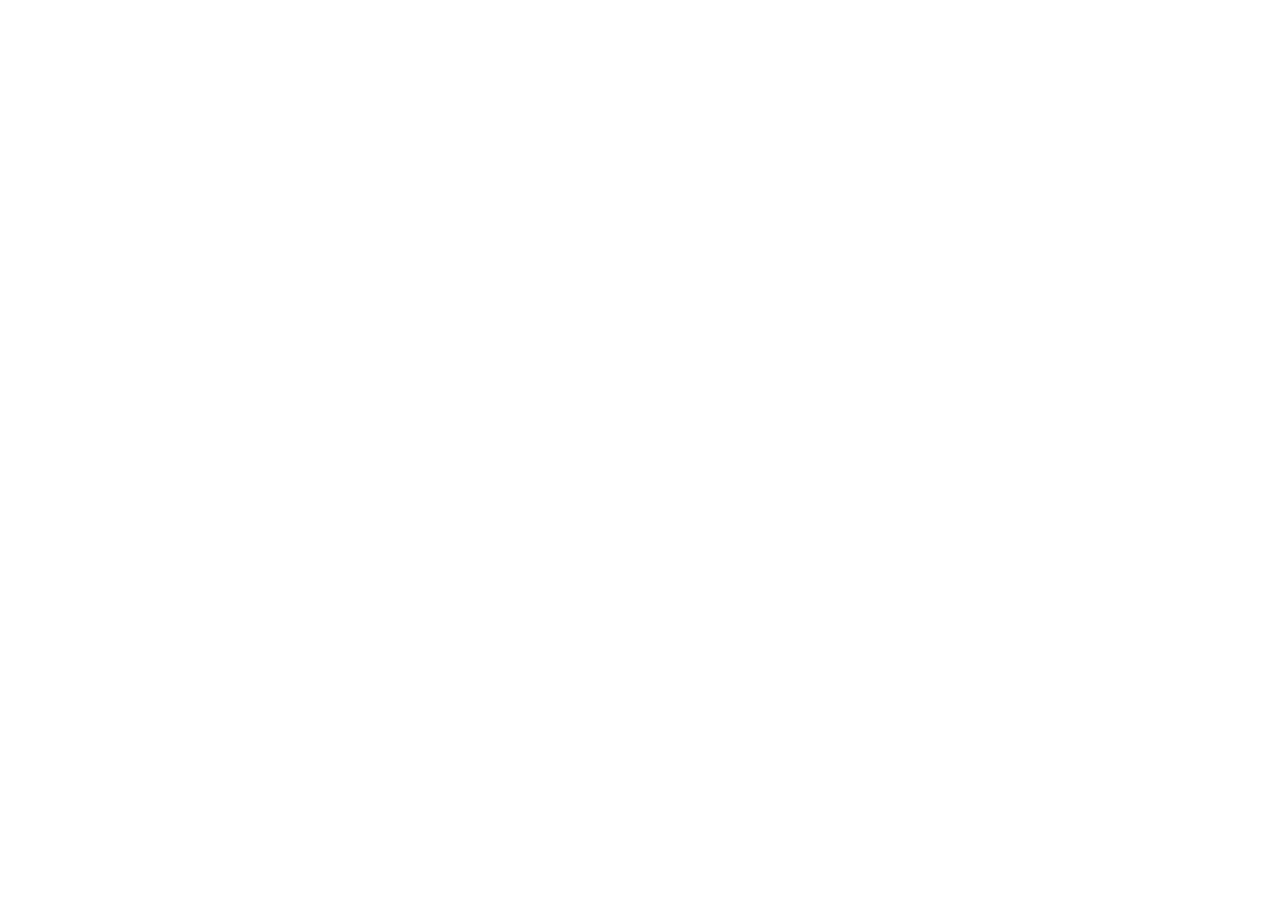
==== index.html @ c443cb6a "Add files via upload" ====
<!doctype html>
<html lang="zh-CN">
  <head>
    <meta charset="UTF-8" />
    <meta
      name="viewport"
      content="width=device-width, initial-scale=1, viewport-fit=cover"
    />
    <meta name="theme-color" content="#f7f3fa" />
    <meta
      name="description"
      content="星愿衣橱：换上心爱的裙装，探索五座童话秘境。免费的 3D 公主换装冒险游戏。"
    />
    <title>星愿衣橱 · Starlight Atelier</title>
    <link rel="icon" href="./favicon.svg" />
    <link rel="manifest" href="./manifest.webmanifest" />
    <link rel="apple-touch-icon" href="./apple-touch-icon.png" />
    <meta name="apple-mobile-web-app-capable" content="yes" />
    <meta name="apple-mobile-web-app-title" content="星愿衣橱" />
    <script type="module" crossorigin src="./assets/game-DMJUcWAg.js"></script>
    <link rel="modulepreload" crossorigin href="./assets/game-Bz67C-_1.js">
    <link rel="stylesheet" crossorigin href="./assets/game-BNLWAgIA.css">
  </head>
  <body>
    <div id="app"></div>
  </body>
</html>
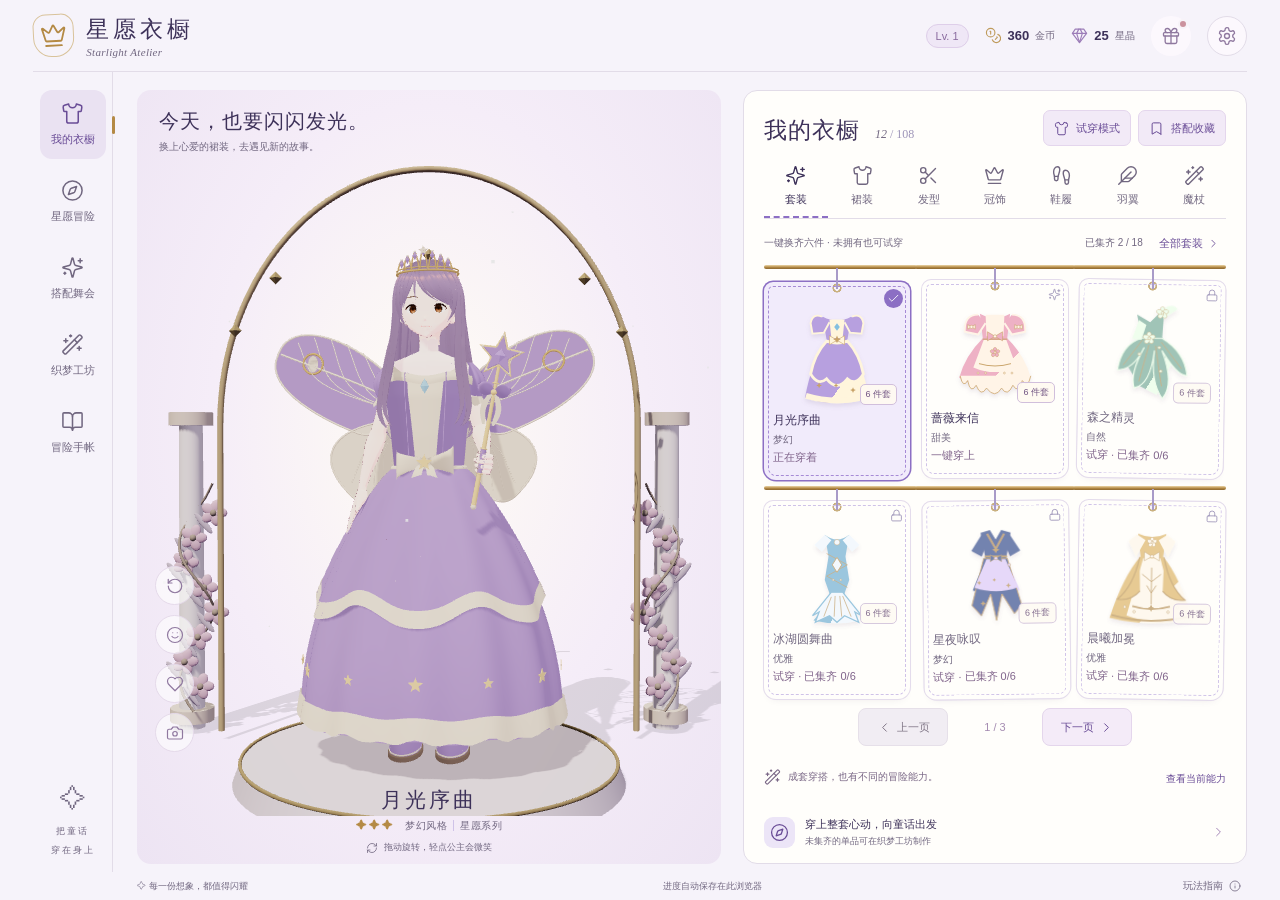
==== commit 002acf86: "Add files via upload" ====
--- a/index.html
+++ b/index.html
@@ -17,7 +17,7 @@
     <link rel="apple-touch-icon" href="./apple-touch-icon.png" />
     <meta name="apple-mobile-web-app-capable" content="yes" />
     <meta name="apple-mobile-web-app-title" content="星愿衣橱" />
-    <script type="module" crossorigin src="./assets/game-DMJUcWAg.js"></script>
+    <script type="module" crossorigin src="./assets/game-DfhioI8B.js"></script>
     <link rel="modulepreload" crossorigin href="./assets/game-Bz67C-_1.js">
     <link rel="stylesheet" crossorigin href="./assets/game-BNLWAgIA.css">
   </head>
--- a/assets/game-BNLWAgIA.css
+++ b/assets/game-BNLWAgIA.css
@@ -0,0 +1 @@
+:root{color-scheme:light;font-family:PingFang SC,Noto Sans SC,Microsoft YaHei,sans-serif;color:#5a4769;background:#f7f3f8;font-synthesis:none;--ink: #5a4769;--muted: #9b88a7;--purple: #9276ae;--purple-dark: #70518d;--line: #e7dfea;--gold: #be9b61;--white: #fffdfa;--panel: #fffcff;--shadow: 0 12px 35px #7761870c}*{box-sizing:border-box}html,body,#app{width:100%;height:100%;margin:0;overflow:hidden}body{overscroll-behavior:none}button,a,input{font:inherit}button{color:inherit;cursor:pointer;border:0;background:none;touch-action:manipulation;-webkit-tap-highlight-color:transparent;transition:background .18s,border-color .18s,box-shadow .18s}button:disabled{cursor:default;opacity:.5}button:not(:disabled):active{transform:translateY(1px)}button:focus-visible,a:focus-visible{outline:3px solid #b99bcf;outline-offset:2px}button svg{pointer-events:none}svg{width:20px;height:20px;flex-shrink:0}a{color:inherit;text-decoration:none}[hidden]{display:none!important}h1,h2,h3,p{margin:0}h1,h2{font-family:"Noto Serif SC",Songti SC,serif;font-weight:600}small{font-size:11px}.app-shell{height:100dvh;max-width:1680px;margin:auto;padding:0 clamp(14px,2.6vw,38px);display:flex;flex-direction:column;overflow:hidden}.topbar{height:72px;flex:0 0 72px;display:flex;align-items:center;justify-content:space-between;border-bottom:1px solid var(--line);gap:12px}.brand{display:flex;align-items:center;gap:12px;flex-shrink:0}.brand-mark{width:41px;height:43px;display:grid;place-items:center;border:1px solid #ceb992;border-radius:13px 13px 19px 19px;color:#b38d52;transform:rotate(-3deg)}.brand-mark svg{width:27px;height:27px}.brand b{font-family:"Noto Serif SC",Songti SC,serif;font-size:23px;letter-spacing:4px;font-weight:600}.brand small{display:block;font-size:7px;letter-spacing:3px;color:#a08fa9;margin-top:3px}.top-right,.currencies{display:flex;align-items:center;gap:16px}.currency{display:flex;align-items:center;gap:6px;font-size:13px;font-variant-numeric:tabular-nums}.currency svg{width:17px;height:17px;color:#bf9b5c}.currency b{font-weight:600}.currency small{color:var(--muted);font-size:10px}.currency.gem svg{color:#9c7db8}.level-pill{font-size:11px;border:1px solid #decee9;background:#efe7f6;padding:5px 9px;border-radius:20px;color:#8a6b9f;white-space:nowrap}.icon-button{width:40px;height:40px;border:1px solid var(--line);display:inline-flex;align-items:center;justify-content:center;border-radius:50%;background:#fffaffbd;color:#8f789f;flex-shrink:0}.icon-button:hover{background:#ece2f2}.gift-button{position:relative;border:0}.notification-dot{position:absolute;background:#cb929e;width:6px;height:6px;border:2px solid #f7f3f8;box-sizing:content-box;border-radius:50%;right:3px;top:3px}.app-body{display:flex;flex:1;min-height:0;gap:24px}.sidebar{flex:0 0 80px;display:flex;align-items:center;flex-direction:column;padding:18px 0 14px;border-right:1px solid var(--line);gap:8px;min-height:0}.nav-button{width:66px;min-height:69px;border-radius:12px;position:relative;display:flex;align-items:center;justify-content:center;flex-direction:column;gap:7px;font-size:11px;color:#9c83ac;flex-shrink:0}.nav-button svg{width:23px;height:23px}.nav-button.active{color:#7d5b98;background:#eae0f2}.nav-button:hover{background:#eee5f4}.nav-dot{display:none}.nav-button.active .nav-dot{position:absolute;right:-9px;top:50%;width:3px;height:18px;background:#ab87c1;border-radius:4px;transform:translateY(-50%);display:block}.sidebar-bottom{margin-top:auto;text-align:center;color:#b29eb9;padding-top:12px}.sidebar-bottom>span{display:block;font-size:26px;margin-bottom:5px}.sidebar-bottom small{font-size:9px;line-height:1.8;letter-spacing:2px}main{flex:1;width:0;min-width:0;min-height:0;height:100%;display:grid;grid-template-columns:minmax(0,1.16fr) minmax(340px,1fr);gap:22px;padding:18px 0 8px}#content{min-width:0;min-height:0}main.screen-map,main.screen-craft,main.screen-journal{display:block}main.screen-adventure{display:block;position:relative}.screen-map #content,.screen-craft #content,.screen-journal #content{height:100%;display:flex;flex-direction:column}.world-wrap{position:relative;border-radius:14px;min-width:0;min-height:0;overflow:hidden;background:radial-gradient(ellipse at 50% 44%,#fffcf4 1%,#f5edf8 53%,#ede4f3)}#world{position:absolute;inset:24px 0 48px;touch-action:none}#world canvas{display:block;width:100%;height:100%}.scene-heading{position:absolute;z-index:1;top:18px;left:22px;right:15px;pointer-events:none}.eyebrow{font-size:9px;letter-spacing:2px;color:#a38cad;font-weight:500;display:block}.scene-heading .eyebrow{font-size:8px;letter-spacing:1.7px}.scene-heading h1{font-size:20px;letter-spacing:1px;margin:7px 0 5px}.scene-heading p{font-size:10px;color:var(--muted)}.scene-tools{position:absolute;left:18px;bottom:112px;display:flex;flex-direction:column;gap:10px;z-index:2}.scene-tools .icon-button{width:39px;height:39px;background:#fff9;border-color:#e4d9e9}.scene-tools svg{width:18px;height:18px}.scene-caption{position:absolute;bottom:31px;left:62px;right:62px;text-align:center;pointer-events:none;z-index:1}.tiny-label{font-size:10px;color:#a08aab;letter-spacing:.4px}.scene-caption .tiny-label{font-size:9px}.scene-caption h2{font-size:21px;letter-spacing:3px;margin:5px 0}.stars{font-size:11px;color:#bb955a;letter-spacing:2px}.stars span{font-size:10px;letter-spacing:.5px;color:#a68aae;margin-left:10px}.drag-hint{position:absolute;left:0;right:0;bottom:10px;display:flex;align-items:center;justify-content:center;gap:6px;font-size:9px;color:#a48bad}.drag-hint svg{width:12px;height:12px}.screen-closet #content{background:#fffdfed4;border:1px solid #eadff0;border-radius:14px;padding:19px 20px 14px;display:flex;flex-direction:column;overflow:hidden}.wardrobe-header{display:flex;align-items:center;justify-content:space-between;gap:8px;margin-bottom:12px;flex-shrink:0}.wardrobe-header h2{font-size:23px;margin-top:5px;letter-spacing:1px}.wardrobe-header h2>span{font-family:PingFang SC,sans-serif;font-size:12px;color:#9e85ac;letter-spacing:0;margin-left:8px;font-weight:400}.wardrobe-header em{font-style:normal;color:#b4a0be}.soft-button,.primary-button{display:inline-flex;align-items:center;justify-content:center;gap:7px;font-size:12px;padding:10px 15px;border-radius:7px;min-height:42px}.soft-button{background:#f2eaf7;border:1px solid #e4d6ed;color:#9271a8}.soft-button:hover{background:#e9dcf1}.primary-button{background:#9274ad;color:#fffafc;border:1px solid #9274ad}.primary-button:hover{background:#7e5d99;box-shadow:0 5px 18px #9580a52b}.primary-button svg,.soft-button svg{width:16px;height:16px}.compact{font-size:11px;padding:8px 11px;min-height:38px}.compact svg{width:15px;height:15px}.wide{width:100%;min-height:44px}.category-tabs{display:grid;grid-template-columns:repeat(6,minmax(0,1fr));border-bottom:1px solid var(--line);gap:3px;flex-shrink:0}.category{display:flex;flex-direction:column;align-items:center;justify-content:center;gap:6px;padding:7px 0 9px;font-size:11px;color:#a087af;border-bottom:2px solid transparent;min-height:55px}.category svg{width:21px;height:21px}.category.active{color:#7f5c9b;border-bottom-color:#a586bc}.category:hover{background:#f6eef9}.wardrobe-filter{display:flex;align-items:center;justify-content:space-between;padding:10px 0 8px;font-size:10px;color:#aa94b5;flex-shrink:0}.wardrobe-filter button{display:flex;align-items:center;font-size:11px;color:#93769f;gap:4px;min-height:28px}.filter-actions{display:flex;align-items:center;gap:10px}.empty-note{padding:18px 4px;font-size:12px;color:#aa94b5;text-align:center}.wardrobe-filter svg{width:13px;height:13px}.items-grid{display:grid;grid-template-columns:repeat(3,minmax(0,1fr));grid-template-rows:repeat(2,minmax(0,1fr));gap:10px;flex:1;min-height:0}.item-card{min-width:0;min-height:0;position:relative;text-align:left;padding:7px 9px 9px;border:1px solid #e9deef;background:#fcf8fd;border-radius:10px;overflow:hidden;display:flex;flex-direction:column}.item-card:hover{border-color:#bda0d1;background:#f5eaf9}.item-card.selected{border:1.5px solid #aa84c6;background:#f2e7f8;box-shadow:0 3px 12px #9271aa10}.item-visual{flex:1;min-height:0;width:100%;display:flex;align-items:center;justify-content:center;background:radial-gradient(ellipse,color-mix(in srgb,var(--item-color) 16%,transparent),transparent 69%)}.item-art{height:100%;width:100%;max-width:124px;overflow:visible}.item-status{position:absolute;z-index:1;right:7px;top:7px;color:#aa95b6}.item-status svg{width:13px;height:13px}.selected .item-status{background:#a483bd;border-radius:50%;width:19px;height:19px;display:grid;place-items:center;color:#fff}.item-name{font-size:12px;font-weight:500;display:block;margin:4px 0;white-space:nowrap;overflow:hidden;text-overflow:ellipsis;flex-shrink:0}.item-stars{font-size:9px;color:#bb955a;letter-spacing:1px;display:flex;align-items:center;gap:3px;justify-content:space-between;flex-shrink:0}.item-stars small{font-size:10px;letter-spacing:0;color:#a087ac;font-weight:400}.locked .item-visual{opacity:.76}.unlock-label{display:none}.dye-row{display:flex;align-items:center;justify-content:space-between;gap:6px;padding:9px 0 8px;margin-top:7px;border-bottom:1px solid var(--line);flex-shrink:0}.dye-row>span{font-size:10px;display:flex;gap:5px;align-items:center;margin-right:auto;color:#9677a6;white-space:nowrap}.dye-row svg{width:14px;height:14px}.swatch{width:30px;height:30px;border-radius:50%;background:var(--swatch);border:6px solid #fff;box-shadow:0 0 0 1px #e7dce9;flex-shrink:0}.swatch.active{box-shadow:0 0 0 2px #9470b0}.reset-dye{display:flex;align-items:center;justify-content:center;width:32px;height:32px;color:#9f80af;flex-shrink:0}.adventure-teaser{display:flex;align-items:center;text-align:left;gap:10px;width:100%;padding:9px 0 0;min-height:43px;flex-shrink:0}.teaser-icon{display:grid;place-items:center;width:31px;height:31px;border-radius:9px;background:#ece1f4;color:#9b7cb3;flex-shrink:0}.teaser-icon svg{width:19px;height:19px}.adventure-teaser b{font-size:11px;font-weight:500;display:block}.adventure-teaser small{font-size:9px;color:#a389b1;display:block;margin-top:3px}.adventure-teaser>svg{width:15px;margin-left:auto;color:#a587b8}.footer{display:flex;align-items:center;justify-content:space-between;gap:20px;height:28px;flex:0 0 28px;color:#a48dad;font-size:9px;padding-left:104px}.footer button{display:flex;align-items:center;gap:6px;color:#9b7bab;font-size:10px;min-height:25px}.footer svg{width:12px;height:12px}.section-heading{display:flex;align-items:center;justify-content:space-between;gap:18px;margin:0 0 14px;flex-shrink:0}.section-heading h2{font-size:25px;letter-spacing:1px;margin:5px 0}.section-heading p{font-size:11px;color:var(--muted);line-height:1.7}.progress-chip{display:inline-flex;align-items:center;gap:7px;white-space:nowrap;border:1px solid var(--line);border-radius:25px;padding:8px 12px;font-size:11px;color:#9271a7;background:#fcf8fd}.progress-chip svg{width:15px;height:15px}.map-layout{flex:1;min-height:0;display:grid;grid-template-columns:minmax(0,1.5fr) minmax(320px,1fr);gap:20px}.kingdom-map{position:relative;min-height:0;background:url(./kingdom-CPgLkHR9.webp) center/cover;border-radius:12px;overflow:hidden;border:1px solid #e8dfed;box-shadow:var(--shadow)}.kingdom-map:before{content:"";position:absolute;inset:0;background:linear-gradient(#f8f1ff22,transparent 30%,#77628244)}.map-topline{position:absolute;top:16px;left:19px;right:19px;display:flex;justify-content:space-between;color:#fefbf9;font-size:9px;letter-spacing:2px;text-shadow:0 1px 5px #605778}.map-topline span:last-child{font-size:23px}.map-node{position:absolute;display:flex;flex-direction:column;align-items:center;padding:0;color:#594565;transform:translate(-50%,-50%);filter:drop-shadow(0 3px 12px #5b427e33)}.map-node:not(:disabled):active{transform:translate(-50%,-49%)}.map-node>span{display:grid;place-items:center;width:47px;height:47px;border:3px solid #fff8ee;background:#e4d5ec;border-radius:50%;color:#8a6d9e;box-shadow:0 0 0 1px #d7b78a}.map-node.selected>span{background:#9c7eb5;color:#fff;box-shadow:0 0 0 4px #fff5}.map-node b{background:#fff9eeeb;padding:4px 10px;border-radius:15px;font-size:11px;margin-top:4px;font-weight:500;white-space:nowrap}.map-node small{background:#80658ca8;color:#fff;font-size:9px;padding:2px 8px;border-radius:0 0 7px 7px}.node-0{left:27%;top:73%}.node-1{left:22%;top:31%}.node-2{left:60%;top:70%}.node-3{left:57%;top:27%}.node-4{left:83%;top:37%}.map-note{position:absolute;bottom:13px;color:#fff6ef;font-size:10px;letter-spacing:1px;width:100%;text-align:center;text-shadow:0 1px 5px #66587c}.region-detail{padding:20px;background:#fffcff;border:1px solid var(--line);border-radius:12px;position:relative;min-height:0;display:flex;flex-direction:column}.region-badge{position:absolute;right:20px;top:20px;display:grid;place-items:center;width:43px;height:43px;border-radius:50%;background:color-mix(in srgb,var(--region) 15%,white);color:var(--region)}.region-detail h2{font-size:24px;letter-spacing:2px;margin:9px 0 11px}.region-detail>p{font-size:11px;line-height:1.7;color:#9d83a9;padding-right:6px}.region-style{font-size:11px;display:flex;gap:7px;align-items:center;color:#a185ae;margin:12px 0 7px}.region-style svg{width:14px;height:14px}.region-style b{color:#90709f;font-weight:500}.affinity-note{font-size:9px!important;line-height:1.5!important;margin:0 0 10px!important;color:#b09265!important}.stage-list{display:grid;grid-template-rows:repeat(4,minmax(44px,1fr));gap:8px;flex:1;min-height:0}.stage-button{display:flex;align-items:center;gap:10px;background:#f6effa;border:1px solid #e9def0;padding:9px 11px;border-radius:8px;text-align:left;min-height:0}.stage-number{font-family:Georgia,serif;font-size:19px;color:#af90c3;display:grid;place-items:center;width:26px;flex-shrink:0}.stage-number svg{width:18px;height:18px}.stage-button b{display:block;font-size:12px;font-weight:500}.stage-button small{display:block;font-size:10px;color:#a687b6;margin-top:4px}.stage-button>svg{margin-left:auto;width:14px;height:14px;color:#a991b8;flex-shrink:0}.stage-button:hover:not(:disabled){background:#ebddf3}.stage-button.done{background:#eef4ec}.stage-button.done .stage-number{color:#82a27e}.region-reward{display:flex;align-items:center;gap:7px;font-size:10px;color:#ac8c5f;margin-top:12px;flex-shrink:0}.region-reward svg{width:15px;height:15px}.region-detail>.primary-button{margin-top:8px;min-height:36px}.journey-notes{display:flex;justify-content:space-around;gap:12px;margin:11px 0 0;color:#a68ab3;flex-shrink:0}.journey-notes span{display:flex;align-items:center;gap:6px;font-size:10px}.journey-notes svg{width:14px;height:14px}.craft-filters{display:flex;align-items:center;justify-content:space-between;font-size:11px;color:#a58bb2;margin-bottom:14px;gap:10px;flex-shrink:0}.collection-pages{flex:1;min-height:0;display:flex;flex-direction:column}.craft-grid{display:grid;grid-template-columns:repeat(2,minmax(0,1fr));grid-auto-rows:minmax(0,1fr);gap:16px;flex:1;min-height:0}.craft-card{display:flex;align-items:center;gap:20px;background:#fffcff;border:1px solid var(--line);border-radius:12px;padding:20px;min-height:0;overflow:hidden}.craft-art{width:32%;height:100%;min-height:0;flex-shrink:0;background:radial-gradient(ellipse,color-mix(in srgb,var(--item-color) 14%,transparent),transparent 70%);display:flex;flex-direction:column;justify-content:center;align-items:center}.craft-art .item-art{flex:1;min-height:0;max-height:190px;max-width:150px}.craft-art .item-stars{margin-top:6px}.craft-info{min-width:0}.craft-info h3{font-size:16px;font-weight:500;margin:8px 0}.craft-info p{font-size:11px;color:#a084ad;line-height:1.7}.cost{display:flex;gap:5px;align-items:center;color:#ad8b59;font-size:12px;margin:11px 0}.cost svg{width:14px;height:14px}.cost span{margin:0 3px}.craft-info button{font-size:12px;padding:9px 13px;min-height:40px}.craft-info button svg{width:14px;height:14px}.page-controls{display:flex;align-items:center;justify-content:center;gap:16px;flex-shrink:0;min-height:48px;padding-top:8px}.page-controls button{display:inline-flex;align-items:center;justify-content:center;gap:5px;min-height:38px;min-width:90px;padding:8px 13px;border:1px solid #e4d6ec;border-radius:8px;background:#f4ebf8;color:#9470ad;font-size:11px}.page-controls button svg{width:15px;height:15px}.page-controls>span{color:#a58cb1;font-size:11px;min-width:62px;text-align:center}.screen-contest #content{display:flex;flex-direction:column;padding:8px 9px;overflow:hidden}.screen-contest .section-heading h2{font-size:22px}.theme-tabs{display:grid;grid-template-columns:repeat(4,minmax(0,1fr));background:#eee5f4;border-radius:8px;padding:4px;gap:4px;margin-bottom:12px;flex-shrink:0}.theme-tabs button{font-size:12px;padding:8px;border-radius:5px;color:#a582b8;min-height:38px}.theme-tabs button.active{background:#fffaff;color:#89639f;box-shadow:0 2px 7px #89719c10}.contest-card{background:#fffcff;border:1px solid var(--line);border-radius:12px;padding:19px 24px;text-align:center;flex:1;min-height:0;display:flex;flex-direction:column;align-items:center;justify-content:center}.contest-emblem{width:45px;height:45px;display:grid;place-items:center;border:1px solid #dacda9;color:#b89760;border-radius:50%;margin:0 auto 11px;flex-shrink:0}.contest-emblem svg{width:24px;height:24px}.contest-card h2{font-size:22px;margin:10px 0;letter-spacing:1px}.contest-card>p{font-size:11px;color:#a58ab1;line-height:1.7}.contest-tag{display:inline-block;padding:5px 13px;background:#efe4f6;color:#9d78b2;border-radius:18px;font-size:11px;margin:11px 0}.style-meter{display:flex;flex-wrap:wrap;justify-content:space-between;text-align:left;align-items:center;margin:6px 0 11px;font-size:11px;color:#9e7bae;width:100%}.style-meter b{font-size:23px;font-family:Georgia,serif;color:#8b67a2}.style-meter small{font-size:11px;color:#b197c0;font-weight:400}.style-meter>div{flex-basis:100%;height:5px;border-radius:5px;background:#ece1f2;margin-top:6px;overflow:hidden}.style-meter i{display:block;height:100%;background:#b28dc7;border-radius:5px}.contest-card .contest-tip{font-size:10px;line-height:1.6;margin-bottom:12px}.text-button{font-size:12px;color:#9d78af;display:inline-flex;align-items:center;justify-content:center;gap:6px;min-height:37px;margin-top:4px}.text-button svg{width:14px;height:14px}.contest-reward{display:flex;align-items:center;gap:7px;justify-content:center;margin-top:11px;font-size:10px;color:#ae8f62;flex-shrink:0}.contest-reward svg{width:14px;height:14px}.journal-summary{display:grid;grid-template-columns:repeat(4,minmax(0,1fr));border:1px solid var(--line);background:#fcf8fe;border-radius:11px;padding:19px 0;margin-bottom:15px;flex-shrink:0}.journal-summary>div{text-align:center;border-right:1px solid var(--line)}.journal-summary>div:last-child{border:0}.journal-summary b{font-family:Georgia,serif;font-size:29px;font-weight:400;color:#9776ad}.journal-summary small{font-size:12px;color:#b096c0}.journal-summary span{display:block;font-size:11px;color:#a187b0;margin-top:6px}.journal-tabs{display:flex;gap:8px;border-bottom:1px solid var(--line);padding-bottom:10px;margin-bottom:12px;flex-shrink:0}.journal-tabs button{font-size:12px;min-height:38px;padding:8px 18px;border-radius:8px;color:#9d7eae;background:#f1e8f6;border:1px solid transparent}.journal-tabs button.active{background:#e8d9f1;border-color:#d5bee3;color:#826098}.list-heading{display:flex;align-items:center;justify-content:space-between;font-size:15px;font-weight:500;margin:2px 0 12px;letter-spacing:.4px;flex-shrink:0}.list-heading>span{font-size:10px;letter-spacing:0;color:#ad92b9;font-weight:400}.quests-grid{display:grid;grid-template-columns:repeat(3,minmax(0,1fr));gap:16px;flex:1;min-height:0}.quest-card{display:flex;position:relative;gap:13px;padding:21px 18px 63px;border-radius:11px;background:#fffcff;border:1px solid var(--line);min-height:0;align-items:flex-start}.quest-icon{display:grid;place-items:center;flex-shrink:0;width:34px;height:34px;border-radius:9px;background:#f0e4f6;color:#a27cba}.quest-icon svg{width:19px;height:19px}.quest-card>div{min-width:0;width:100%}.quest-card h3{font-size:14px;font-weight:500;margin:3px 0 10px}.quest-card p{font-size:11px;color:#a080b1;line-height:1.6}.quest-progress{height:5px;background:#ece1f2;border-radius:3px;margin:16px 0 8px;overflow:hidden}.quest-progress i{display:block;background:#b08bc8;height:100%}.quest-card small{font-size:10px;color:#a17db5}.quest-card small span{display:block;margin-top:7px;font-size:10px;color:#af8c5e}.quest-card button{position:absolute;bottom:17px;right:18px;padding:8px 14px;min-height:37px;font-size:11px}.achievements .quest-icon{background:#f8efdf;color:#b89760}.screen-adventure .world-wrap{height:100%;min-height:0;background:radial-gradient(ellipse at 50% 30%,#fff8f0,#e5dfef);border:1px solid #e8deed;border-radius:12px}.screen-adventure #world{inset:0}.screen-adventure .scene-heading,.screen-adventure .scene-caption,.screen-adventure .scene-tools,.screen-adventure .drag-hint{display:none}#adventure-hud{position:absolute;inset:0;pointer-events:none}#adventure-hud button{pointer-events:auto}.adventure-top{position:absolute;left:18px;right:18px;top:18px;display:flex;align-items:flex-start;gap:12px}.adventure-top>.soft-button{background:#fff9;-webkit-backdrop-filter:blur(10px);backdrop-filter:blur(10px);min-height:40px;padding:9px 12px}.adventure-objective{background:#fffdf5df;border:1px solid #fdf5ff;border-radius:10px;padding:12px 15px;box-shadow:0 5px 20px #6654750c;-webkit-backdrop-filter:blur(10px);backdrop-filter:blur(10px)}.adventure-objective .eyebrow{font-size:9px;letter-spacing:1px}.adventure-objective h2{font-size:17px;margin:6px 0;letter-spacing:.5px}.adventure-affinity{font-size:9px;color:#b09265;margin:0 0 8px}.adventure-objective>div{display:flex;gap:12px;font-size:11px;color:#a080b0}.adventure-objective>div>span{display:flex;align-items:center;gap:4px}.adventure-objective svg{width:13px;height:13px}.adventure-objective .done{color:#739987}.adventure-top>.icon-button{margin-left:auto;background:#fffb}.adventure-controls{position:absolute;bottom:20px;left:20px;right:20px;display:flex;align-items:flex-end;gap:13px}.dpad{display:grid;grid-template:repeat(2,44px) / repeat(3,44px);gap:5px;pointer-events:auto;touch-action:none}.dpad button{display:grid;place-items:center;background:#fffafad9;border:1px solid #e7dced;border-radius:9px;color:#9470aa;touch-action:none;-webkit-user-select:none;user-select:none}.dpad .up{grid-column:2}.dpad .left{grid-column:1;grid-row:2}.dpad .down{grid-column:2;grid-row:2}.dpad .right{grid-column:3;grid-row:2}.movement-help{font-size:10px;color:#987aa9;line-height:1.8;padding-bottom:6px}.interact-button{margin-left:auto;align-self:flex-end;box-shadow:0 5px 20px #7a638d30}.adventure-hint{margin-left:auto;align-self:flex-end;font-size:11px;color:#9673a8;background:#fff9;padding:12px 15px;border-radius:8px}.world-labels{position:absolute;inset:0}.world-label{position:absolute;font-size:10px;white-space:nowrap;border:1px solid #f8f0fb;background:#fffaf7df;border-radius:10px;padding:4px 8px;transform:translate(-50%);color:#9a75ad;box-shadow:0 2px 8px #755e8914}.app-shell:has(.screen-adventure) .footer{display:none}.model-loading{position:absolute;inset:0;display:grid;place-content:center;justify-items:center;gap:22px;color:#76618d;font-size:13px;pointer-events:none}.loading-silhouette{display:block;width:125px;height:240px;opacity:.5;background:linear-gradient(#d5c9e8,#e5dff0);clip-path:polygon(44% 0,56% 0,62% 8%,59% 15%,56% 19%,72% 24%,64% 42%,100% 95%,85% 100%,15% 100%,0 95%,36% 42%,28% 24%,44% 19%,41% 15%,38% 8%)}.webgl-fallback{position:absolute;inset:25%;min-width:0;text-align:center}.webgl-fallback h2{font-size:18px;margin:12px 0}.webgl-fallback p{font-size:11px;line-height:1.8}#toast{position:fixed;z-index:100;left:50%;bottom:35px;transform:translate(-50%,15px);padding:11px 19px;border-radius:10px;background:#635273ee;color:#fff;font-size:12px;line-height:1.8;max-width:min(90vw,560px);width:max-content;pointer-events:none;opacity:0;transition:opacity .25s,transform .25s;box-shadow:0 8px 30px #69527630}#toast.show{opacity:1;transform:translate(-50%)}dialog{border:1px solid #e7d9ee;padding:38px 34px 29px;border-radius:18px;background:#fffbfd;color:var(--ink);max-width:min(92vw,470px);width:470px;box-shadow:0 24px 100px #5d467b2b;text-align:center;max-height:90dvh;overflow:auto}dialog::backdrop{background:#52406244;-webkit-backdrop-filter:blur(7px);backdrop-filter:blur(7px)}.modal-close{position:absolute;right:13px;top:13px;width:29px;height:29px;border:0;background:#f3eaf6}.modal-close svg{width:15px;height:15px}dialog h2{font-size:23px;line-height:1.6;margin:14px 0 12px;letter-spacing:1px}dialog p{font-size:11px;line-height:2;color:#ab95b5;margin-bottom:18px}.modal-emblem{width:59px;height:59px;border-radius:50%;background:#f0e7f6;border:1px solid #e1d0eb;display:grid;place-items:center;margin:0 auto 20px;color:#ad8dc2}.modal-emblem svg{width:27px;height:27px}.modal-emblem.gold{background:#f8f0df;color:#c5a467;border-color:#ece0c6}.reward-sparkles{font-size:42px;color:#c6ab79;letter-spacing:12px;margin-bottom:15px}.reward-grid{display:grid;grid-template-columns:repeat(3,1fr);gap:11px;margin:23px 0}.reward-grid>span{display:flex;flex-direction:column;align-items:center;background:#f4edf8;border-radius:9px;padding:17px 10px;gap:9px}.reward-grid svg{color:#b29bc4;width:22px;height:22px}.reward-grid>span:first-child svg{color:#c6a568}.reward-grid b{font-family:Georgia,serif;font-size:24px;font-weight:400;color:#9b7eaf}.reward-grid small{font-size:9px;color:#b09cba}.reward-level{font-size:10px;color:#af96bc;margin:18px 0}.fairy-portrait{width:90px;height:90px;border-radius:50%;margin:0 auto 24px;display:grid;place-items:center;color:#c1a272;font-size:60px;background:radial-gradient(#fff0c9,#f4dfef)}.choice-buttons{display:flex;flex-direction:column;gap:12px}.choice{text-align:left;padding:17px 19px;border:1px solid #e6d7ed;border-radius:9px;background:#f8f0fa}.choice:hover{background:#eee0f5}.choice b{display:block;font-size:12px;font-weight:500;color:#9776ac}.choice small{font-size:9px;color:#b299bf;display:block;margin-top:7px;line-height:1.8}.rune-sequence{display:flex;gap:12px;justify-content:center;margin:25px 0}.rune-sequence span{font-size:33px;width:49px;height:54px;display:grid;place-items:center;background:#f2e9f7;border:1px solid #dbc9e7;border-radius:9px;color:#a483bb}.rune-sequence .empty{color:#c9b7d3;background:#f6f2f8}.rune-sequence .lit{background:#eaf4e8;border-color:#c6dcbe;color:#91a888}.rune-buttons{display:grid;grid-template-columns:repeat(4,1fr);gap:10px}.rune-buttons button{min-height:62px;font-size:32px;background:#eee0f5;border-radius:9px;color:#9c7caf;border:1px solid #decae9}.rune-buttons button:hover{background:#e1ceee}.settings-list{display:flex;flex-direction:column;border:1px solid var(--line);border-radius:10px;overflow:hidden;text-align:left;margin:20px 0}.settings-list button{display:flex;align-items:center;gap:13px;padding:17px;font-size:11px;border-bottom:1px solid var(--line)}.settings-list button:last-child{border:0}.settings-list svg{width:17px;height:17px;color:#af94bf}.settings-list b,.settings-list button>svg:last-child{margin-left:auto;font-size:10px;font-weight:400;color:#af96bf}.small-note{font-size:9px!important;color:#bcaac5!important;margin-bottom:0!important}.login-days{display:grid;grid-template-columns:repeat(7,1fr);gap:5px;margin:25px 0}.login-days>span{display:flex;flex-direction:column;gap:8px;font-size:19px;color:#cbb9d3;background:#f6eff9;border:1px solid #eaddf0;padding:10px 3px;border-radius:7px}.login-days small{font-size:7px;letter-spacing:1px}.login-days .active{background:#ebdff3;color:#ac8bbb;border-color:#d4bfe1}.slot-list{display:flex;flex-direction:column;gap:14px;margin-top:22px}.slot-list>div{display:flex;align-items:center;gap:8px;text-align:left;border-bottom:1px solid var(--line);padding-bottom:14px}.slot-list span{margin-right:auto}.slot-list b{display:block;font-size:12px;font-weight:500}.slot-list small{font-size:9px;color:#b49ec0;display:block;margin-top:6px}.slot-list button{font-size:10px;padding:7px 13px;min-height:34px}.contest-grade{font-family:Georgia,serif;font-size:88px;color:#bea16e;text-shadow:0 3px 0 #e6d7b6;line-height:1.1;margin-bottom:25px}.help-steps{text-align:left}.help-steps b{display:block;color:#997bab;margin-bottom:6px}.help-steps p{padding:0 0 10px;border-bottom:1px solid var(--line);margin-bottom:14px}.light-puzzle{display:flex;gap:8px;justify-content:center;margin:25px 0 18px}.light-puzzle button{width:56px;height:66px;border-radius:11px;font-size:35px;background:#e8e0ed;color:#b4a4bd;border:1px solid #d8c9e3}.light-puzzle button.lit{background:#fff2c8;color:#c7a24f;border-color:#ead49b;box-shadow:0 0 24px #eac56521}.timing-track{height:40px;border:1px solid #e2d4eb;border-radius:24px;background:#f0e7f6;position:relative;margin:30px 0 20px;overflow:hidden}.timing-zone{position:absolute;left:32%;width:36%;top:0;bottom:0;background:#ead49b80;border-left:1px solid #d6b877;border-right:1px solid #d6b877}.timing-star{position:absolute;top:0;height:38px;display:grid;place-items:center;transform:translate(-50%);font-size:29px;color:#9b7ab0}.timing-score{font-size:28px;color:#c5a365;letter-spacing:10px;margin:15px 0 25px}.reward-level{line-height:2}@media(max-width:1100px){.app-shell{padding:0 20px}.app-body{gap:16px}.sidebar{flex-basis:68px}.nav-button{width:56px;min-height:66px;font-size:10px}main{grid-template-columns:minmax(0,1fr) minmax(315px,1fr);gap:16px}.screen-closet #content{padding:15px}.dye-row{gap:4px}.dye-row>span{font-size:9px}.swatch{width:26px;height:26px;border-width:5px}.reset-dye{width:28px}.scene-heading h1{font-size:18px}.scene-heading p{font-size:9px}.item-name{font-size:11px}.item-stars small{font-size:9px}.item-card{padding:6px 7px 8px}.footer{padding-left:84px}.map-layout{grid-template-columns:minmax(0,1.1fr) minmax(300px,1fr);gap:16px}.region-detail{padding:17px}.craft-card{padding:17px;gap:14px}.craft-info h3{font-size:15px}.quests-grid{gap:12px}.quest-card{padding:16px 13px 59px;gap:9px}.quest-icon{width:29px;height:29px}.quest-card h3{font-size:12px}.quest-card p{font-size:10px}.screen-contest #content{padding:4px}.screen-contest .section-heading h2{font-size:20px}.contest-card{padding:15px 18px}}@media(min-width:601px)and (max-height:760px){.topbar{height:60px;flex-basis:60px}.footer{height:25px;flex-basis:25px}main{padding-top:12px}.wardrobe-header{margin-bottom:7px}.wardrobe-header h2{font-size:20px}.category{min-height:49px;padding:5px 0 7px;gap:5px}.wardrobe-filter{padding:4px 0}.screen-closet #content{padding:12px 14px 10px}.dye-row{margin-top:5px;padding:7px 0}.adventure-teaser{min-height:37px;padding-top:7px}.adventure-teaser small{display:none}.section-heading{margin-bottom:9px}.section-heading h2{font-size:23px;margin:4px 0}.section-heading .eyebrow{font-size:8px}.section-heading p{font-size:10px}.region-detail{padding:15px}.region-detail h2{font-size:21px;margin:7px 0}.region-detail>p{font-size:10px}.region-style{margin:8px 0 5px}.affinity-note{margin-bottom:8px!important}.stage-list{gap:6px}.stage-button{padding:7px 9px}.stage-button small{font-size:9px}.region-reward{margin-top:8px;font-size:9px}.journey-notes{margin-top:8px}.craft-filters{margin-bottom:10px}.craft-info h3{margin:5px 0}.craft-info p{font-size:10px}.craft-info .tiny-label{font-size:9px}.cost{margin:8px 0}.journal-summary{padding:13px 0;margin-bottom:11px}.journal-summary b{font-size:25px}.journal-summary span{margin-top:4px}.contest-emblem{width:38px;height:38px;margin-bottom:7px}.contest-card h2{font-size:20px;margin:7px 0}.contest-card>.eyebrow{display:none}.contest-tag{margin:8px 0}.contest-card .contest-tip{font-size:9px;margin-bottom:8px}.theme-tabs{margin-bottom:8px}.contest-reward{margin-top:7px}}@media(max-width:600px){.app-shell{padding:0 10px calc(58px + env(safe-area-inset-bottom))}.topbar{height:56px;flex-basis:56px;gap:6px}.brand{gap:7px}.brand-mark{width:29px;height:32px;border-radius:10px 10px 13px 13px}.brand-mark svg{width:20px;height:20px}.brand b{font-size:18px;letter-spacing:2px}.brand small{font-size:5.5px;letter-spacing:1.3px;margin-top:2px}.top-right{gap:3px}.currencies{gap:8px}.currency{gap:3px;font-size:11px}.currency svg{width:13px;height:13px}.currency small,.level-pill{display:none}.top-right>.icon-button{width:32px;height:34px}.top-right>.icon-button svg{width:17px;height:17px}.sidebar{position:fixed;z-index:10;bottom:0;left:0;right:0;flex-direction:row;justify-content:space-around;border-right:0;border-top:1px solid #e7d8ee;background:#fffafef5;-webkit-backdrop-filter:blur(14px);backdrop-filter:blur(14px);padding:5px 6px calc(5px + env(safe-area-inset-bottom));gap:3px;height:calc(58px + env(safe-area-inset-bottom))}.nav-button{width:20%;max-width:76px;min-height:48px;padding:4px 2px;gap:3px;border-radius:10px;font-size:9px;letter-spacing:0}.nav-button svg{width:20px;height:20px}.nav-button.active .nav-dot,.sidebar-bottom{display:none}.app-body{display:block;min-height:0}main{width:100%;height:100%;padding:8px 0;grid-template-columns:minmax(0,1fr);grid-template-rows:minmax(0,.94fr) minmax(0,1fr);gap:8px}.world-wrap{height:100%;border-radius:11px}#world{inset:0 0 31px}.scene-heading{left:13px;top:10px;right:8px}.scene-heading .eyebrow{display:none}.scene-heading h1{font-size:13px;letter-spacing:.5px;margin:0;color:#967aad}.scene-heading p{display:none}.scene-tools{bottom:40px;left:10px;gap:6px}.scene-tools .icon-button{width:33px;height:33px}.scene-tools svg{width:16px;height:16px}.scene-caption{bottom:9px;left:50px;right:50px;display:flex;align-items:center;justify-content:center;gap:8px;flex-wrap:wrap}.scene-caption .tiny-label{display:none}.scene-caption h2{font-size:16px;letter-spacing:1px;margin:0}.stars{font-size:9px;letter-spacing:1px}.stars span,.drag-hint{display:none}.screen-closet #content{padding:9px 10px 6px;border-radius:11px}.wardrobe-header{margin-bottom:4px;min-height:33px}.wardrobe-header .eyebrow{display:none}.wardrobe-header h2{font-size:18px;margin:0}.wardrobe-header h2>span{font-size:10px;margin-left:5px}.wardrobe-header .compact{min-height:32px;padding:5px 8px;font-size:10px;gap:4px}.wardrobe-header .compact svg{width:13px;height:13px}.category{font-size:10px;padding:4px 0 5px;min-height:43px;gap:3px}.category svg{width:18px;height:18px}.wardrobe-filter{padding:1px 0;min-height:27px;font-size:9px}.wardrobe-filter button{font-size:10px;min-height:27px}.items-grid{gap:6px}.item-card{padding:3px 5px 5px;border-radius:8px}.item-name{font-size:10px;margin:1px 0 2px;text-align:center}.item-stars{font-size:7px;letter-spacing:.4px}.item-stars small{font-size:8px}.item-status{right:5px;top:5px}.item-status svg{width:10px;height:10px}.selected .item-status{width:15px;height:15px}.item-art{max-width:83px}.dye-row{flex-wrap:nowrap;gap:5px;padding:6px 0 4px;margin-top:3px;min-height:36px}.dye-row>span{font-size:9px;gap:3px}.dye-row>span svg{display:none}.dye-row .swatch{width:25px;height:25px;border-width:4px}.reset-dye{width:28px;height:28px}.adventure-teaser{gap:6px;min-height:30px;padding-top:4px}.adventure-teaser b{font-size:10px}.adventure-teaser small{display:none}.teaser-icon{width:24px;height:24px;border-radius:7px}.teaser-icon svg{width:15px;height:15px}.footer{display:none}.section-heading{gap:8px;margin:1px 0 10px;align-items:center;min-height:52px}.section-heading .eyebrow{font-size:7px;letter-spacing:1.2px}.section-heading h2{font-size:19px;letter-spacing:.3px;margin:4px 0}.section-heading p{display:none}.section-heading>div{min-width:0}.section-heading>.progress-chip{font-size:9px;padding:7px;gap:4px}.section-heading>.progress-chip svg{width:12px;height:12px}.section-heading>.soft-button{font-size:10px;padding:8px;gap:4px;min-height:35px}.section-heading>.soft-button svg{width:13px;height:13px}.progress-chip{font-size:10px;padding:7px 10px}.map-layout{grid-template-columns:minmax(0,1fr);grid-template-rows:minmax(0,1.02fr) minmax(0,1fr);gap:10px}.kingdom-map{min-height:0}.map-topline{font-size:6px;letter-spacing:1px;top:9px;left:12px;right:12px}.map-topline span:last-child{font-size:17px}.map-node>span{width:35px;height:35px;border-width:2px}.map-node>span svg{width:17px;height:17px}.map-node b{font-size:9px;padding:3px 7px;margin-top:2px}.map-node small{font-size:8px;padding:1px 6px}.map-note{font-size:8px;bottom:7px}.region-detail{padding:11px 12px}.region-detail>.eyebrow{display:none}.region-badge{width:31px;height:31px;top:9px;right:12px}.region-badge svg{width:17px;height:17px}.region-detail h2{font-size:18px;letter-spacing:1px;margin:0 0 5px}.region-detail>p:not(.affinity-note){font-size:10px;line-height:1.5;padding-right:26px}.region-style{font-size:10px;margin:6px 0 4px}.region-style svg{width:12px;height:12px}.affinity-note{display:none}.stage-list{grid-template-columns:repeat(2,minmax(0,1fr));grid-template-rows:repeat(2,minmax(43px,1fr));gap:6px}.stage-button{padding:6px;gap:5px;border-radius:6px}.stage-number{font-size:16px;width:20px}.stage-number svg{width:15px;height:15px}.stage-button b{font-size:10px}.stage-button small{font-size:8px;margin-top:3px;white-space:nowrap}.stage-button>svg{display:none}.region-reward{font-size:9px;margin-top:6px;gap:5px}.region-reward svg{width:12px;height:12px}.region-detail>.primary-button{min-height:29px;font-size:10px;margin-top:4px;padding:5px}.journey-notes{margin-top:7px;justify-content:center;min-height:21px}.journey-notes span{font-size:9px;gap:4px}.journey-notes svg{width:12px;height:12px}.journey-notes span:not(:nth-child(2)){display:none}.craft-filters{font-size:9px;margin-bottom:10px}.craft-filters .progress-chip{font-size:9px;padding:6px 8px}.craft-filters>span:last-child{max-width:125px;line-height:1.6;text-align:right}.craft-grid{grid-template-columns:minmax(0,1fr);grid-template-rows:repeat(2,minmax(0,1fr));gap:12px}.craft-card{padding:17px;gap:17px}.craft-art{width:34%}.craft-art .item-art{max-width:125px;max-height:185px}.craft-info .tiny-label{font-size:10px}.craft-info h3{font-size:15px;margin:7px 0}.craft-info p{font-size:10px}.cost{font-size:11px;margin:9px 0}.craft-info button{min-height:38px;padding:8px 13px;font-size:11px}.page-controls{min-height:46px;padding-top:8px;gap:12px}.page-controls button{min-width:82px;min-height:36px;padding:7px 10px;font-size:10px}.page-controls>span{font-size:10px;min-width:56px}main.screen-contest{grid-template-rows:minmax(0,.85fr) minmax(0,1fr)}.screen-contest #content{padding:0}.screen-contest .section-heading{display:none}.theme-tabs{margin-bottom:7px;padding:3px;gap:3px}.theme-tabs button{font-size:11px;min-height:33px;padding:6px}.contest-card{padding:10px 15px;justify-content:center}.contest-emblem{display:none}.contest-card>.eyebrow{display:none}.contest-card h2{font-size:18px;margin:2px 0 5px}.contest-card>p{font-size:10px;line-height:1.5}.contest-tag{font-size:10px;padding:3px 10px;margin:6px 0}.style-meter{font-size:10px;margin:3px 0 7px}.style-meter b{font-size:19px}.style-meter>div{margin-top:3px;height:4px}.contest-card .contest-tip{font-size:9px;margin-bottom:7px}.contest-card .wide{min-height:37px;padding:7px 10px;font-size:11px}.contest-card .text-button{font-size:10px;min-height:29px;margin-top:1px}.contest-reward{margin-top:5px;font-size:9px}.journal-summary{grid-template-columns:repeat(4,minmax(0,1fr));padding:13px 0;margin-bottom:12px}.journal-summary b{font-size:22px}.journal-summary small{font-size:9px;display:block}.journal-summary span{font-size:9px;margin-top:5px}.journal-tabs{gap:7px;margin-bottom:11px;padding-bottom:8px}.journal-tabs button{flex:1;min-height:37px;padding:8px;font-size:11px}.list-heading{font-size:12px;margin:0 0 9px}.list-heading>span{font-size:8px;max-width:125px;text-align:right}.quests-grid{grid-template-columns:minmax(0,1fr);grid-template-rows:repeat(3,minmax(0,1fr));gap:9px}.quest-card{padding:12px 13px;gap:9px;align-items:center}.quest-icon{width:30px;height:30px}.quest-card>div{padding-right:66px}.quest-card h3{font-size:12px;margin:0 0 5px}.quest-card p{font-size:10px}.quest-progress{margin:7px 0 5px;height:4px}.quest-card small{font-size:9px}.quest-card small span{font-size:9px;display:inline;margin-left:5px}.quest-card button{right:11px;bottom:auto;top:50%;transform:translateY(-50%);min-height:37px;font-size:10px;padding:7px 10px}.screen-adventure{padding-top:8px}.screen-adventure .world-wrap{height:100%;min-height:0}.screen-adventure #world{inset:0}.adventure-top{left:9px;right:9px;top:10px;gap:7px}.adventure-top>.soft-button{font-size:0;width:34px;min-height:36px;padding:0;flex-shrink:0}.adventure-top>.soft-button svg{width:17px}.adventure-objective{padding:9px 11px}.adventure-objective h2{font-size:15px;margin:5px 0}.adventure-objective .eyebrow{font-size:8px}.adventure-affinity{font-size:8px;margin-bottom:6px}.adventure-objective>div{gap:8px;font-size:9px}.adventure-objective svg{width:11px;height:11px}.adventure-top>.icon-button{width:31px;height:33px}.adventure-top>.icon-button svg{width:16px;height:16px}.adventure-controls{left:10px;right:10px;bottom:15px;gap:7px}.dpad{grid-template:repeat(2,39px) / repeat(3,39px);gap:4px}.dpad svg{width:17px;height:17px}.movement-help{display:none}.interact-button{font-size:10px;gap:5px;padding:9px 10px;min-height:42px}.interact-button svg{width:13px;height:13px}.adventure-hint{font-size:9px;max-width:160px;line-height:1.7;text-align:center;padding:9px}.world-label{font-size:8px;padding:3px 6px}dialog{padding:32px 22px 24px;max-height:calc(100dvh - 30px)}dialog h2{font-size:21px}dialog p{font-size:11px}.modal-close{width:34px;height:34px}.reward-grid{gap:7px}.login-days{gap:4px}.login-days small{font-size:6px}.login-days>span{font-size:16px;padding:9px 2px}.light-puzzle{gap:6px}.light-puzzle button{min-width:0;width:48px;height:60px}.slot-list button{font-size:10px;padding:8px 10px;min-height:38px}#toast{font-size:11px;bottom:calc(70px + env(safe-area-inset-bottom));padding:10px 15px}.webgl-fallback{inset:20% 13%}}@media(max-width:360px){.app-shell{padding-left:8px;padding-right:8px}.brand b{font-size:16px;letter-spacing:1px}.brand-mark{width:26px;height:29px}.brand small{font-size:5px;letter-spacing:.9px}.brand{gap:5px}.currencies{gap:6px}.currency{font-size:10px}.top-right{gap:1px}.top-right>.icon-button{width:29px}.screen-closet #content{padding-left:8px;padding-right:8px}.dye-row{gap:3px}.dye-row>span{font-size:8px}.dye-row .swatch{width:23px;height:23px}.adventure-teaser b{font-size:9px}.section-heading h2{font-size:17px}.section-heading .progress-chip{font-size:8px;padding:6px}.craft-card{padding:14px;gap:12px}.craft-info h3{font-size:14px}.quest-card{padding:10px;gap:7px}.quest-card p{font-size:9px}.quest-card small span{display:block;margin:3px 0 0}.adventure-top{gap:5px}.adventure-objective{padding:9px}.adventure-objective>div{gap:6px;font-size:8px}.adventure-top>.icon-button{display:none}.adventure-hint{max-width:132px;font-size:8px}.contest-card .contest-tip{font-size:8px}}@media(min-width:601px)and (max-height:520px){.app-shell{padding:0 12px}.topbar{height:48px;flex-basis:48px}.brand-mark{width:29px;height:32px}.brand-mark svg{width:21px;height:21px}.brand b{font-size:18px;letter-spacing:2px}.brand small{font-size:6px;letter-spacing:1.5px}.top-right>.icon-button{width:33px;height:33px}.footer{display:none}.app-body{gap:10px}.sidebar{flex-basis:56px;padding:8px 0;gap:3px}.nav-button{width:46px;min-height:51px;gap:3px;font-size:8px;border-radius:8px}.nav-button svg{width:18px;height:18px}.nav-button.active .nav-dot{right:-6px;height:13px}.sidebar-bottom{display:none}main{padding:8px 0;gap:10px;grid-template-columns:minmax(0,1fr) minmax(325px,1.1fr)}#world{inset:0 0 28px}.scene-heading{left:12px;top:10px}.scene-heading .eyebrow,.scene-heading p{display:none}.scene-heading h1{font-size:12px;margin:0}.scene-tools{left:10px;bottom:38px;gap:5px}.scene-tools .icon-button{width:30px;height:30px}.scene-tools svg{width:15px;height:15px}.scene-caption{bottom:8px;left:45px;right:10px;display:flex;align-items:center;justify-content:center;gap:7px}.scene-caption .tiny-label,.stars span,.drag-hint{display:none}.scene-caption h2{font-size:15px;letter-spacing:1px;margin:0}.stars{font-size:8px;letter-spacing:1px}.screen-closet #content{padding:8px 10px 6px;border-radius:10px}.wardrobe-header{min-height:30px;margin-bottom:3px}.wardrobe-header .eyebrow{display:none}.wardrobe-header h2{font-size:17px;margin-top:0}.wardrobe-header h2>span{font-size:10px}.wardrobe-header .compact{min-height:29px;padding:5px 8px;font-size:9px}.category{min-height:40px;gap:3px;font-size:9px;padding:3px 0 4px}.category svg{width:17px;height:17px}.wardrobe-filter{padding:0;font-size:9px;min-height:24px}.wardrobe-filter button{min-height:24px;font-size:9px}.items-grid{gap:6px}.item-card{padding:3px 6px 5px}.item-name{font-size:9px;margin:0 0 2px;text-align:center}.item-stars{font-size:7px;letter-spacing:.5px}.item-stars small{font-size:8px}.item-status{top:4px;right:4px}.selected .item-status{width:15px;height:15px}.item-status svg{width:10px;height:10px}.dye-row{padding:5px 0;margin-top:3px;min-height:31px;border-bottom:0}.dye-row>span{font-size:9px}.dye-row>span svg{display:none}.swatch{width:23px;height:23px;border-width:4px}.reset-dye{width:26px;height:26px}.adventure-teaser{display:none}.section-heading{margin-bottom:8px;min-height:38px}.section-heading .eyebrow,.section-heading p{display:none}.section-heading h2{font-size:20px;margin:0}.section-heading>.soft-button{font-size:10px;padding:6px 10px;min-height:32px}.progress-chip{font-size:10px;padding:6px 10px}.map-layout{gap:12px;grid-template-columns:minmax(0,1.12fr) minmax(310px,1fr)}.region-detail{padding:10px 12px}.region-detail>.eyebrow,.region-detail>p:not(.affinity-note),.affinity-note{display:none}.region-detail h2{font-size:19px;margin:0 0 3px}.region-badge{width:30px;height:30px;top:9px;right:12px}.region-style{font-size:10px;margin:4px 0 7px}.stage-list{grid-template-columns:repeat(2,minmax(0,1fr));grid-template-rows:repeat(2,minmax(40px,1fr));gap:6px}.stage-button{padding:7px;gap:5px}.stage-number{font-size:16px;width:19px}.stage-button b{font-size:10px}.stage-button small{font-size:8px;margin-top:3px;white-space:nowrap}.stage-button>svg{display:none}.region-reward{font-size:9px;margin-top:7px}.journey-notes{display:none}.map-node>span{width:36px;height:36px;border-width:2px}.map-node>span svg{width:18px;height:18px}.map-node b{font-size:9px;padding:3px 7px;margin-top:2px}.map-node small{font-size:8px}.map-topline{top:9px;font-size:6px;letter-spacing:1px}.map-note{font-size:8px;bottom:7px}.craft-filters{margin-bottom:7px;font-size:9px}.craft-grid{gap:9px}.craft-card{padding:10px 13px;gap:11px}.craft-art{width:30%}.craft-art .item-art{max-width:95px;max-height:110px}.craft-art .item-stars{display:none}.craft-info .tiny-label{font-size:8px}.craft-info h3{font-size:12px;margin:4px 0}.craft-info p{display:none}.cost{font-size:10px;margin:5px 0}.cost svg{width:11px;height:11px}.craft-info button{min-height:30px;padding:6px 9px;font-size:9px}.page-controls{min-height:39px;padding-top:6px;gap:12px}.page-controls button{min-height:31px;padding:5px 9px;font-size:10px}.page-controls>span{font-size:10px}.journal-summary{padding:9px 0;margin-bottom:9px}.journal-summary b{font-size:21px}.journal-summary span{font-size:9px;margin-top:3px}.journal-summary small{font-size:10px}.journal-tabs{padding-bottom:6px;margin-bottom:8px}.journal-tabs button{min-height:30px;padding:5px 13px;font-size:10px}.list-heading{font-size:12px;margin-bottom:6px}.list-heading>span{font-size:8px}.quests-grid{gap:9px}.quest-card{padding:10px 11px 39px;gap:7px}.quest-icon{width:24px;height:24px}.quest-icon svg{width:15px;height:15px}.quest-card h3{font-size:11px;margin:0 0 5px}.quest-card p{display:none}.quest-progress{margin:7px 0 5px;height:4px}.quest-card small,.quest-card small span{font-size:8px}.quest-card small span{margin-top:4px}.quest-card button{bottom:7px;right:10px;min-height:27px;padding:4px 8px;font-size:9px}.screen-contest #content{padding:0}.screen-contest .section-heading{display:none}.theme-tabs{padding:3px;margin-bottom:7px}.theme-tabs button{font-size:10px;min-height:29px;padding:4px}.contest-emblem{display:none}.contest-card{padding:9px 15px}.contest-card h2{font-size:17px;margin:2px 0 5px}.contest-card>p{font-size:9px}.contest-tag{font-size:9px;padding:3px 10px;margin:5px 0}.style-meter{font-size:9px;margin:2px 0 6px}.style-meter b{font-size:18px}.style-meter>div{margin-top:3px;height:4px}.contest-card .contest-tip{display:none}.contest-card .wide{min-height:33px;padding:6px;font-size:10px}.contest-card .text-button{min-height:27px;font-size:9px;margin:0}.contest-reward{margin-top:5px;font-size:8px}.adventure-top{top:10px;left:12px;right:12px;gap:9px}.adventure-objective{padding:9px 12px}.adventure-objective h2{font-size:15px;margin:5px 0}.adventure-affinity{display:none}.adventure-objective>div{font-size:9px}.adventure-controls{left:12px;right:12px;bottom:12px}.dpad{grid-template:repeat(2,35px) / repeat(3,35px);gap:4px}.movement-help{display:none}.adventure-hint{padding:8px 12px;font-size:10px}dialog{max-height:calc(100dvh - 24px);padding-top:25px}}@media(prefers-reduced-motion:reduce){*,*:before,*:after{transition:none!important;animation:none!important;scroll-behavior:auto!important}}@media(max-width:600px){.sidebar .nav-button{flex:1 1 0;width:0;min-width:0}main.screen-closet{grid-template-rows:minmax(0,.9fr) minmax(0,1fr)}.screen-closet .wardrobe-header{min-height:30px}.screen-closet .category{flex-direction:row;gap:2px;min-height:35px;padding:4px 0;font-size:10px}.screen-closet .category svg{width:16px;height:16px}.screen-closet .wardrobe-filter,.screen-closet .wardrobe-filter button{min-height:25px}.screen-closet .adventure-teaser{display:none}.screen-closet .dye-row{border-bottom:0}}@media(min-width:601px)and (min-height:601px){.screen-journal .quest-card{flex-direction:column;align-items:center;justify-content:center;text-align:center;padding:24px;gap:16px}.screen-journal .quest-icon{width:46px;height:46px;border-radius:14px}.screen-journal .quest-icon svg{width:24px;height:24px}.screen-journal .quest-card h3{font-size:16px}.screen-journal .quest-card button{position:static;min-width:108px;min-height:40px;margin-top:4px}.screen-journal .quest-progress{margin:18px 0 10px}}.currency b{max-width:8ch;overflow:hidden;text-overflow:ellipsis;white-space:nowrap}@media(max-width:600px){.currency b{max-width:6ch}}:root{--ink: #2f2851;--muted: #6c6390;--purple: #8c6fc4;--purple-dark: #5f4699;--line: #e4ddef;--gold: #b48a45;--white: #fffefb;--panel: #fffefb;--pearl: #f6f3fa;--stitch: #cfc2e8;--rail-gap: 12px;--hook: 15px;color:var(--ink);background:var(--pearl)}.brand b,.scene-heading h1,.scene-caption h2,.wardrobe-header h2{color:var(--ink)}.brand small{font-family:Georgia,serif;font-style:italic;letter-spacing:.3px;color:var(--muted)}@media(min-width:601px){.brand small{font-size:11px;margin-top:1px}}.brand-mark{color:var(--gold);border-color:#d9c39b}.nav-button{color:var(--muted)}.nav-button:hover{background:#efe9f7}.nav-button.active{color:var(--ink);background:#e9e1f5}.nav-button.active .nav-dot{background:var(--gold)}.scene-heading h1{margin-top:0}.scene-heading p,.drag-hint,.wardrobe-filter,.dye-row>span,.adventure-teaser small{color:var(--muted)}.stars{color:var(--gold)}.stars span{color:var(--muted)}.stars span+span{margin-left:6px;padding-left:6px;border-left:1px solid var(--stitch)}.screen-closet #content{background:var(--panel);border-color:var(--line)}.wardrobe-header h2>span{font-family:Georgia,serif;font-style:italic;color:var(--muted)}.wardrobe-header em{color:#9d94b8}.category{color:var(--muted);border-radius:8px 8px 0 0}.category:hover{background:#f3eef9}.category.active{color:var(--ink);border-bottom:2px dashed var(--purple)}.wardrobe-filter button{color:var(--purple-dark)}.items-grid{column-gap:var(--rail-gap);row-gap:8px}.hanger{position:relative;display:flex;min-width:0;min-height:0;padding-top:var(--hook)}.hanger:before{content:"";position:absolute;top:0;left:calc(var(--rail-gap) / -2 - 1px);right:calc(var(--rail-gap) / -2 - 1px);height:4px;border-radius:2px;background:linear-gradient(#ecd6a8,var(--gold) 55%,#8a6630);pointer-events:none}.hanger:nth-child(3n+1):before{left:0}.hanger:nth-child(3n):before,.hanger:last-child:before{right:0}.hanger:after{content:"";position:absolute;z-index:2;top:3px;left:calc(50% - .75px);width:1.5px;height:calc(var(--hook) + 6px);background:#a99bc8;pointer-events:none}.item-card{flex:1;width:100%;overflow:visible;border:0;border-radius:9px 9px 12px 12px;padding-top:13px;background:radial-gradient(circle at 50% 6px,var(--pearl) 0 2.6px,#c9b07f 3px 4.3px,transparent 4.8px),var(--white);box-shadow:0 0 0 1px #e8e1f1,0 7px 14px -9px #2f285140;outline:1.5px dashed var(--stitch);outline-offset:-5px;transform-origin:50% calc(var(--hook) * -1)}.hanger:nth-child(odd) .item-card{transform:rotate(-.7deg)}.hanger:nth-child(3n) .item-card{transform:rotate(.9deg)}.item-card:hover{background:radial-gradient(circle at 50% 6px,var(--pearl) 0 2.6px,#c9b07f 3px 4.3px,transparent 4.8px),#fbf8fe;outline-color:#b9a6dc}.hanger .item-card.selected{border:0;background:radial-gradient(circle at 50% 6px,var(--pearl) 0 2.6px,#c9b07f 3px 4.3px,transparent 4.8px),#f1ebfb;box-shadow:0 0 0 1.5px var(--purple),0 10px 18px -10px #5f469966;outline:1.5px dashed #a68ad6;transform:rotate(0) translateY(2px)}.selected .item-status{background:var(--purple)}.item-name{font-family:"Noto Serif SC",Songti SC,serif;font-weight:600;color:var(--ink)}.item-stars{color:var(--gold)}.item-stars small{color:var(--muted)}.item-status{color:#9d94b8}.locked .item-visual{opacity:.7;filter:saturate(.7)}.locked .item-name{color:var(--muted)}.hanger .item-card:focus-visible{outline:3px solid var(--ink);outline-offset:2px}@media(prefers-reduced-motion:no-preference){.item-card{transition:transform .35s cubic-bezier(.3,1.6,.5,1),background .18s,box-shadow .18s,outline-color .18s}.hanger .item-card:hover:not(.selected){transform:rotate(-2deg)}.hanger:nth-child(3n) .item-card:hover:not(.selected){transform:rotate(2deg)}}.swatch{box-shadow:0 0 0 1px #ddd4ea}.swatch.active{box-shadow:0 0 0 2px var(--white),0 0 0 3.5px var(--ink)}.teaser-icon{background:#ece5f7;color:var(--purple-dark)}.adventure-teaser b{color:var(--ink)}@media(max-width:600px),(min-width:601px)and (max-height:760px){:root{--rail-gap: 8px;--hook: 11px}.item-card{padding-top:11px}.items-grid{row-gap:5px}}:root{--ink: #3d3159;--muted: #716780;--purple-dark: #694c96;--paper: #fffdf8;--line: #e2dce8;--gold-ink: #896932;--shadow: 0 8px 24px #57446408}.eyebrow,.tiny-label{color:var(--muted)}.primary-button{background:var(--purple-dark);border-color:var(--purple-dark)}.primary-button:hover:not(:disabled){background:#573e80;box-shadow:0 4px 12px #694c9620}.soft-button,.text-button,.page-controls button{color:var(--purple-dark)}button:disabled{opacity:1}.primary-button:disabled,.soft-button:disabled,.page-controls button:disabled{background:#f1edf3;color:#817787;border-color:#e6e0e9;box-shadow:none}.section-heading .eyebrow{font-size:10px;letter-spacing:1.5px;color:var(--gold-ink)}.section-heading h2{letter-spacing:2px}.progress-chip{color:var(--muted);border-radius:6px;background:var(--paper)}.nav-button.active{background:#eae2f2;color:var(--purple-dark)}.footer,.sidebar-bottom,.footer button{color:var(--muted)}.item-visual{background:none}.locked .item-visual{opacity:.85;filter:saturate(.85)}.item-name{font-family:inherit}.hanger .item-card{box-shadow:0 0 0 1px #e4dcec,0 5px 10px -8px #4b365640}.hanger .item-card.selected{box-shadow:0 0 0 1.5px var(--purple),0 5px 10px -8px #4b365640}.region-detail{background:var(--paper);border-radius:4px 14px 14px 4px;border-left:4px solid var(--region)}.region-detail>p,.region-style,.region-style b,.stage-button small,.journey-notes{color:var(--muted)}.affinity-note,.region-reward{color:var(--gold-ink)!important}.stage-button{background:#f8f5f9;border-color:#e8e2ec}.stage-button.current{background:color-mix(in srgb,var(--region) 17%,var(--paper));border-color:color-mix(in srgb,var(--region) 60%,white)}.stage-button.current .stage-number{color:#446451}.stage-button:disabled{background:#fbf9fc;color:#7b7286;border-color:#eee9f1}.stage-number{color:#8c7c9a}.map-node.selected>span{background:var(--purple-dark)}.map-note{background:#48395999;width:max-content;max-width:90%;left:50%;transform:translate(-50%);padding:5px 12px;border-radius:4px}.craft-card{padding:0;gap:0;background:var(--paper);border-radius:4px 14px 14px 4px}.craft-art{position:relative;align-self:stretch;width:43%;padding:32px 12px 16px;border-right:1px dashed color-mix(in srgb,var(--item-color) 55%,#d3c8d7);background:color-mix(in srgb,var(--item-color) 15%,var(--paper))}.pattern-label{position:absolute;left:16px;top:14px;font-size:10px;letter-spacing:1.5px;color:#716780}.craft-art .item-art{width:100%;max-width:170px;max-height:230px}.craft-info{flex:1;padding:16px 24px}.craft-info h3{font-family:"Noto Serif SC",Songti SC,serif;font-weight:600;color:var(--ink)}.craft-info p,.craft-filters{color:var(--muted)}.cost,.craft-art .item-stars{color:var(--gold-ink)}.craft-card[data-state=owned] .craft-art:after{content:"已收藏";position:absolute;right:10px;bottom:10px;font-size:10px;padding:3px 6px;border:1px solid #7a9b88;color:#50735e;background:var(--paper);transform:rotate(-8deg)}.theme-tabs{background:#eae3f0}.theme-tabs button{color:var(--muted)}.theme-tabs button.active{color:var(--purple-dark);background:var(--paper)}.contest-card{position:relative;background:var(--paper);border-color:#d7c49d;border-radius:4px;outline:1px solid #e6d8b9;outline-offset:-7px}.contest-emblem{border-radius:8px 8px 50% 50%;background:#f9f1df;color:var(--gold-ink)}.contest-card>.eyebrow{color:var(--gold-ink);letter-spacing:3px}.contest-card>p,.contest-card .contest-tip,.style-meter,.style-meter small{color:var(--muted)}.contest-tag{background:#f1ebf7;color:var(--purple-dark);border-radius:4px}.style-meter b{color:var(--purple-dark);font-variant-numeric:tabular-nums}.style-meter i,.quest-progress i{background:#9878bc}.contest-reward{color:var(--gold-ink)}.journal-summary{border:0;border-block:1px solid #ddcfb1;background:var(--paper);border-radius:0}.journal-summary b{color:var(--ink)}.journal-summary span,.journal-summary small,.list-heading>span{color:var(--muted)}.journal-tabs button{background:transparent;color:var(--muted);border-radius:6px 6px 0 0}.journal-tabs button.active{color:var(--purple-dark);background:#ece4f5;border-color:transparent;border-bottom:2px solid var(--purple-dark)}.quest-card p,.quest-card small{color:var(--muted)}.quest-card small span{color:var(--gold-ink)}.screen-journal .quest-card[data-state=ready]{background:#f4f8f0;border-color:#a2b89a}.quest-card[data-state=ready] .soft-button{background:var(--purple-dark);color:#fff}.quest-card[data-state=claimed] .quest-icon{color:#527660;background:#eaf1e7}.adventure-objective,.adventure-hint{background:#fffdf8f2;border-color:#ded5e5}.adventure-objective p,.movement-help{color:var(--muted)}.adventure-objective .done{color:#4f7455}.dpad button{background:#fffdf8ee;color:var(--purple-dark);border-color:#c9b8dc}dialog{background:var(--paper);border-color:#d8c9e1;border-radius:12px;box-shadow:0 20px 80px #42305226}dialog p,.choice small,.setting-row>span,.slot-card p{color:var(--muted)}.modal-close{min-width:36px;min-height:36px}@media(min-width:601px)and (min-height:601px){.section-heading{margin-bottom:20px}.section-heading h2{font-size:28px;margin:7px 0}.section-heading p,.craft-info p,.region-detail>p,.contest-card>p{font-size:12px}.craft-info h3{font-size:21px;margin:10px 0}.craft-info .tiny-label{font-size:11px}.craft-info button{min-height:44px}.contest-card{padding-inline:clamp(24px,3vw,48px)}.contest-card h2{font-size:28px}.style-meter{margin-top:16px}.style-meter b{font-size:36px}.screen-journal .quests-grid{grid-template-columns:minmax(0,1fr);grid-template-rows:repeat(3,minmax(0,1fr));gap:0;background:var(--paper);border:1px solid var(--line);border-radius:4px 12px 12px 4px;border-left:4px solid #cab7dd}.screen-journal .quest-card{flex-direction:row;text-align:left;gap:24px;padding:20px 28px;border:0;border-bottom:1px solid var(--line);border-radius:0;background:transparent}.screen-journal .quest-card:last-child{border-bottom:0}.screen-journal .quest-card>div{display:grid;grid-template-columns:minmax(150px,1fr) minmax(170px,.85fr);align-items:center;column-gap:32px;row-gap:8px}.screen-journal .quest-card h3{margin:0;font-size:16px;grid-column:1;grid-row:1}.screen-journal .quest-card p{grid-column:1;grid-row:2;font-size:12px}.screen-journal .quest-card small{grid-column:2;grid-row:1;font-size:11px}.screen-journal .quest-card small span{display:inline;margin-left:12px}.screen-journal .quest-progress{grid-column:2;grid-row:2;margin:0}.screen-journal .quest-card button{min-width:88px;min-height:44px;flex-shrink:0;margin:0}}@media(max-width:1100px)and (min-width:601px)and (min-height:601px){.screen-journal .quest-card{padding:16px;gap:16px}.screen-journal .quest-card>div{column-gap:16px;grid-template-columns:minmax(100px,1fr) minmax(130px,.8fr)}.screen-journal .quest-card small span{display:block;margin-left:0}.craft-info{padding-inline:16px}.craft-info h3{font-size:18px}}@media(max-width:600px),(min-width:601px)and (max-height:600px){.craft-art{padding:28px 8px 10px;width:38%}.pattern-label{top:10px;left:10px;font-size:9px;letter-spacing:1px}.craft-info{padding:12px}.craft-info h3{font-size:16px}.craft-art .item-art{max-height:175px}.region-detail{border-left-width:3px}.contest-card{outline-offset:-4px}.map-note{padding:3px 8px}.quest-card{background:var(--paper);border-radius:4px 10px 10px 4px;border-left:3px solid #cab7dd}}@media(max-width:600px){.craft-filters>span:last-child{max-width:none;white-space:nowrap;font-size:9px}}.screen-adventure #world{touch-action:none}.adventure-top{top:16px;left:16px;right:16px;gap:12px;align-items:center}.adventure-top>.soft-button,.adventure-top>.icon-button{width:44px;height:44px;min-height:44px;flex:0 0 44px;padding:0;font-size:0;background:#fffaf0ed;border:1px solid #d8cadd}.adventure-top>.icon-button{margin-left:auto}.adventure-top>button svg{width:19px;height:19px}.adventure-objective{padding:5px 10px;border:0;background:#faf6f9eb;border-radius:8px;box-shadow:none;-webkit-backdrop-filter:none;backdrop-filter:none}.adventure-objective h2{margin:3px 0;color:#42394f;font-size:20px}.adventure-objective .eyebrow{color:#705b81;font-size:10px;letter-spacing:.7px}.adventure-objective .adventure-affinity{color:#765a44;font-size:10px;margin:0}.adventure-goals{position:absolute;top:97px;left:16px;display:grid;grid-template-columns:repeat(4,1fr);gap:6px;width:min(416px,calc(100% - 32px))}.adventure-goal{min-width:0;min-height:54px;display:flex;align-items:center;justify-content:center;gap:7px;padding:8px;border:1px solid #cfbfd9;border-radius:10px;background:#fffaf0ed;color:#62487a;text-align:left;box-shadow:0 3px 8px #52436608}.adventure-goal svg{width:18px;height:18px;flex:0 0 auto}.adventure-goal b,.adventure-goal small{display:block}.adventure-goal b{font-size:12px}.adventure-goal small{font-size:10px;margin-top:3px}.adventure-goal:disabled{opacity:.7;cursor:default}.adventure-goal.done{color:#476b60;border-color:#b2cabb;background:#edf5e9ed;opacity:1}.adventure-goal.seeking{background:#715589;border-color:#715589;color:#fffaf4}.adventure-goal:not(:disabled):hover{border-color:#715589}.adventure-controls{left:16px;right:16px;bottom:16px;gap:14px}.dpad{grid-template:repeat(2,46px) / repeat(3,46px);gap:5px;flex:0 0 auto}.dpad button{background:#fffaf0f0;color:#694f7a;border-color:#cdbed7}.dpad button.pressed{color:#fffaf4;background:#715589;border-color:#715589;transform:translateY(1px)}.movement-help{color:#634f77;font-size:11px;text-shadow:0 1px #fff}.interact-button{min-height:48px;padding:12px 18px;font-size:13px}.adventure-hint{max-width:220px;font-size:12px;color:#604f72;background:#fffaf0ed;border:1px solid #d8cadd;line-height:1.6}.world-label{min-height:34px;display:inline-flex;align-items:center;gap:3px;color:#614a72;background:#fffcf2f0;border-color:#d2c0df;border-radius:8px;font-size:11px}.world-label svg{width:12px;height:12px}.world-label[hidden]{display:none}#app:has(.screen-adventure) #toast{top:240px;bottom:auto;pointer-events:none}@media(max-width:600px){.adventure-top{top:10px;left:10px;right:10px;gap:9px}.adventure-objective{padding:5px 8px;flex:1;min-width:0}.adventure-objective h2{font-size:17px;margin:3px 0}.adventure-objective .eyebrow{font-size:9px;letter-spacing:0}.adventure-objective .adventure-affinity{display:none}.adventure-goals{top:66px;left:10px;width:calc(100% - 20px);gap:5px}.adventure-goal{min-height:50px;padding:7px 4px;gap:5px}.adventure-goal svg{width:15px;height:15px}.adventure-goal b{font-size:11px}.adventure-goal small{font-size:9px}.adventure-controls{left:10px;right:10px;bottom:12px;gap:10px}.dpad{grid-template:repeat(2,44px) / repeat(3,44px);gap:4px}.movement-help{display:none}.interact-button{flex:1;justify-content:center;font-size:11px;padding:10px 7px;gap:4px}.interact-button svg{width:15px;flex:0 0 auto}.adventure-hint{padding:9px 10px;max-width:155px;font-size:11px}.world-label{min-height:36px}#app:has(.screen-adventure) #toast{top:196px;max-width:calc(100vw - 40px);font-size:11px}}@media(max-height:500px)and (min-width:601px){.adventure-top{top:8px;left:10px;right:10px}.adventure-objective h2{font-size:16px}.adventure-objective .adventure-affinity{display:none}.adventure-goals{top:8px;left:auto;right:65px;width:320px}.adventure-goal{min-height:44px;padding:5px}.adventure-controls{bottom:10px;left:10px;right:10px}.dpad{grid-template:repeat(2,40px) / repeat(3,40px);gap:4px}.movement-help{display:none}#app:has(.screen-adventure) #toast{top:120px}}.adventure-actions{margin-left:auto;display:grid;gap:8px;justify-items:stretch;max-width:240px}.adventure-actions .hud-action{display:block}.adventure-actions .interact-button{width:100%}.ability-button{display:grid;grid-template-columns:22px 1fr;align-items:center;column-gap:8px;row-gap:3px;min-height:52px;padding:8px 13px;border:1px solid #bc9ec8;border-radius:10px;color:#674979;background:#f9effbfa;text-align:left}.ability-button svg{grid-row:span 2;width:21px}.ability-button span{font-size:12px;font-weight:600}.ability-button small{font-size:10px;color:#816892}.ability-button:disabled{background:#f2eef3ed;color:#8d7e92;border-color:#d2c6d8}.ability-list{text-align:left;padding:0 8px}.ability-list p{padding:9px 0;margin:0;border-bottom:1px solid #e8dfec}.ability-list b{display:block;color:#665174;margin-bottom:3px}.fairy-portrait{background:var(--npc-color, #ecdcf3)}.fairy-portrait svg{width:32px;height:32px}.category-tabs{grid-template-columns:repeat(7,minmax(0,1fr))}.collection-card .item-visual{position:relative}.set-seal{position:absolute;right:4px;bottom:3px;font-size:9px;padding:3px 5px;border:1px solid #d1bfdc;border-radius:5px;background:#fffaf2ed;color:#715482}.collection-progress{display:block;color:#80648b;font-size:11px;margin:3px 0 6px}.collection-note{display:flex;align-items:center;gap:7px;padding:9px 0;color:#796685;font-size:10px;flex-shrink:0}.collection-note>svg{width:17px;flex:0 0 auto}.collection-note button{margin-left:auto;font-size:10px;padding:4px 0;flex-shrink:0}.missing-set{display:grid;grid-template-columns:repeat(2,1fr);gap:8px;margin:18px 0}.missing-set span{background:#f2ebf7;color:#79608c;padding:9px;border-radius:7px;font-size:12px}main.screen-runway{display:block;position:relative}.screen-runway .world-wrap{height:100%;background:#f2eaf0}.screen-runway #world{inset:0}.screen-runway .scene-heading,.screen-runway .scene-caption,.screen-runway .scene-tools,.screen-runway .drag-hint{display:none}.app-shell:has(.screen-runway) .footer{display:none}.runway-heading{position:absolute;left:22px;top:20px;right:22px;text-align:center}.runway-heading h1{margin:7px 0;font-size:24px;color:#584267}.runway-phase{margin:7px 0;color:#796687;font-size:12px}.runway-controls{position:absolute;bottom:20px;left:20px;right:20px;display:flex;gap:20px;align-items:center}.runway-controls button{background:#fff9f0ed;min-height:44px}.runway-progress{display:block;flex:1;height:4px;background:#d9c9df;border-radius:4px;overflow:hidden}.runway-progress i{display:block;height:100%;width:0;background:#9876ad}@media(max-width:600px){.adventure-actions{max-width:calc(100% - 148px);gap:6px}.ability-button{min-height:48px;padding:7px 9px;grid-template-columns:16px 1fr;column-gap:5px}.ability-button svg{width:16px}.ability-button span{font-size:11px}.ability-button small{font-size:9px}.adventure-actions .adventure-hint{padding:7px 9px}.collection-note{font-size:9px;gap:4px;padding:6px 0}.collection-note>svg{display:none}.collection-note button{font-size:9px}.collection-progress{font-size:9px;margin:1px 0 2px}.set-seal{font-size:8px;padding:2px 4px}.runway-heading{top:15px;left:10px;right:10px}.runway-heading h1{font-size:20px}.runway-controls{bottom:15px;left:12px;right:12px;gap:12px}.runway-controls button{padding:8px 10px;font-size:11px}}@media(max-height:500px)and (min-width:601px){.adventure-actions{display:flex;align-items:flex-end;max-width:380px}.adventure-actions .hud-action{max-width:180px}.adventure-actions .adventure-hint{font-size:10px}.runway-heading{top:8px;text-align:left}.runway-heading h1{font-size:17px;margin:4px 0}.runway-controls{bottom:10px}.collection-note{padding:4px 0}}@media(max-width:600px){main.screen-closet:has(.collection-grid){grid-template-rows:minmax(0,.72fr) minmax(0,1fr)}.collection-grid{grid-template-columns:repeat(2,minmax(0,1fr));grid-template-rows:repeat(3,minmax(0,1fr));gap:7px}.collection-grid .hanger{padding-top:0}.collection-grid .hanger:before,.collection-grid .hanger:after{display:none}.collection-grid .collection-card{display:grid;grid-template-columns:42px minmax(0,1fr);grid-template-rows:1fr 1fr;column-gap:5px;padding:5px 6px;background:#fffdf9}.collection-grid .hanger .collection-card.selected{background:#f1ebfb;transform:none}.collection-card .item-visual{grid-column:1;grid-row:1 / 3;height:100%;width:42px}.collection-card .item-name{grid-column:2;grid-row:1;align-self:end;text-align:left;font-size:10px;margin:0 0 3px}.collection-card .collection-progress{grid-column:2;grid-row:2;font-size:9px;margin:0;align-self:start}.collection-card .set-seal{display:none}.collection-card .item-status{top:4px;right:4px}.collection-card.selected .item-status{width:12px;height:12px}.collection-note{font-size:0;padding:5px 0 0}.collection-note button{font-size:10px;min-height:24px}}.wardrobe-actions{display:flex;align-items:center;gap:7px;flex-shrink:0}.wardrobe-actions .compact{min-height:36px;padding-inline:10px}.fitting-toggle[aria-pressed=true]{color:#73476c;border-color:#c4a0bb;background:#f5e8f0}.is-fitting .scene-heading h1{color:#73476c}.is-fitting .wardrobe-filter>span:first-child{color:#875278}.is-fitting .wardrobe-actions [data-action=slots]{opacity:.45;cursor:not-allowed}.is-fitting .hanger .item-card.selected{outline-color:#c399b4;box-shadow:0 0 0 1.5px #b584a9,0 7px 14px -9px #68466340}@media(max-width:600px),(max-height:600px){.wardrobe-actions{gap:5px}.wardrobe-actions .compact{min-height:32px;padding-inline:7px;font-size:10px}.wardrobe-actions .compact svg{display:none}}@media(max-width:360px){.wardrobe-header h2{font-size:15px}.wardrobe-header h2>span{margin-left:3px;font-size:10px}.wardrobe-actions .compact{font-size:9px;padding-inline:6px}.is-fitting .collection-progress{font-size:8px}}
